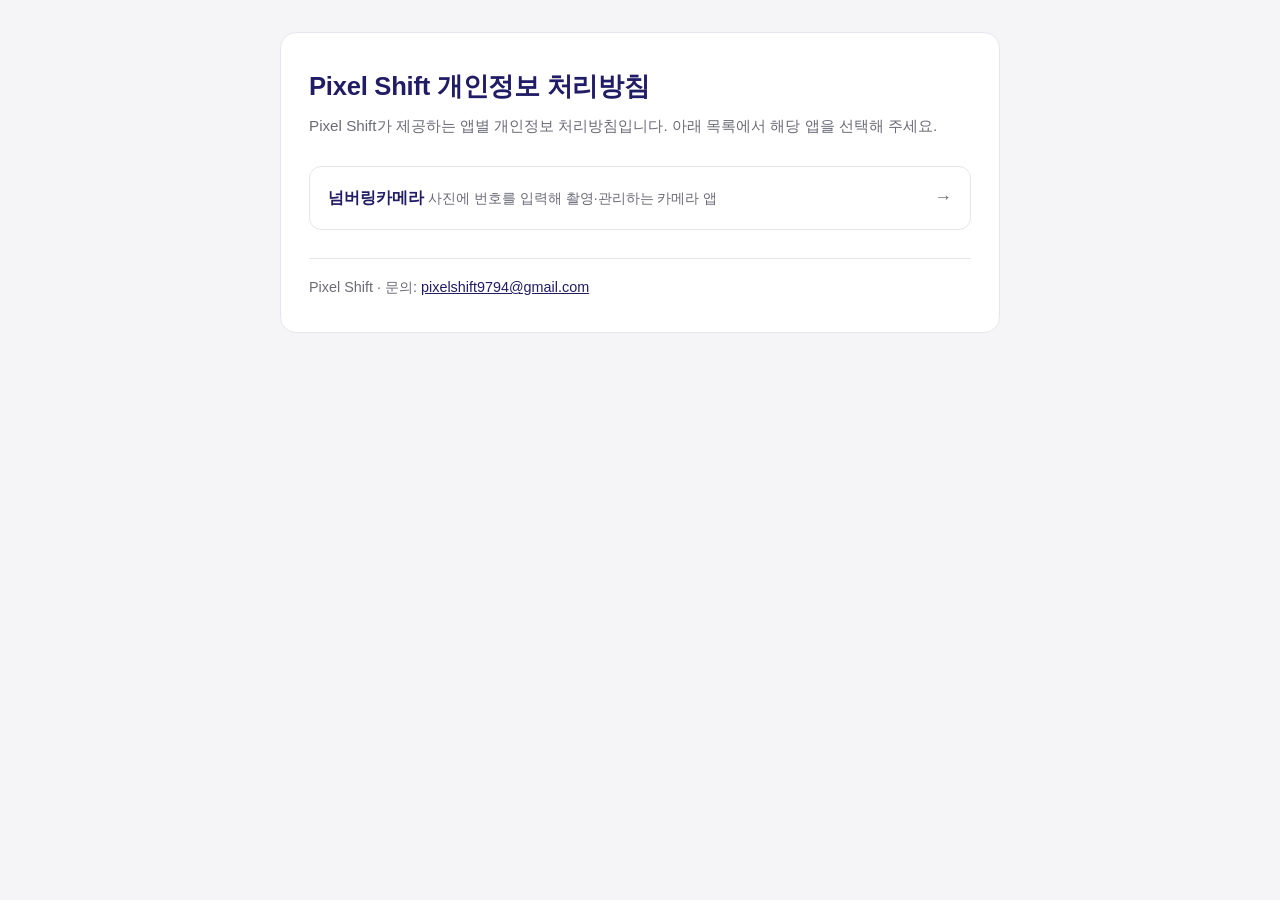
==== index.html @ 4b30b1f5 "넘버링카메라 개인정보 처리방침 사이트 초기 구성 - 앱별 정책을 한곳에서 관리하는 정적 GitHub Pages 사이트 구성 - index.html: 앱 목록(메뉴), 앱별 폴더로 " ====
<!DOCTYPE html>
<html lang="ko">
<head>
<meta charset="utf-8">
<meta name="viewport" content="width=device-width, initial-scale=1">
<title>Pixel Shift 개인정보 처리방침</title>
<meta name="robots" content="index, follow">
<link rel="stylesheet" href="assets/style.css">
</head>
<body>
<div class="wrap">
<div class="card">

<h1>Pixel Shift 개인정보 처리방침</h1>
<p class="lead">Pixel Shift가 제공하는 앱별 개인정보 처리방침입니다. 아래 목록에서 해당 앱을 선택해 주세요.</p>

<!-- 앱 추가 시 아래 목록에 <li><a class="app-item" ...> 한 줄을 추가하고, 같은 slug의 폴더(<slug>/index.html)를 만드세요. -->
<ul class="app-list">
  <li>
    <a class="app-item" href="numbering-camera/">
      <span>
        <span class="name">넘버링카메라</span>
        <span class="desc">사진에 번호를 입력해 촬영·관리하는 카메라 앱</span>
      </span>
      <span class="arrow" aria-hidden="true">→</span>
    </a>
  </li>
</ul>

<div class="meta">
  Pixel Shift · 문의: <a href="mailto:pixelshift9794@gmail.com">pixelshift9794@gmail.com</a>
</div>

</div>
</div>
</body>
</html>
---- assets/style.css ----
:root {
  --primary: #211C66;
  --ink: #1d1d22;
  --muted: #6b6b78;
  --line: #e6e6ee;
  --bg: #ffffff;
}
* { box-sizing: border-box; }
body {
  margin: 0; background: #f5f5f8; color: var(--ink);
  font-family: -apple-system, BlinkMacSystemFont, "Apple SD Gothic Neo", "Pretendard",
    "Malgun Gothic", "Segoe UI", Roboto, sans-serif;
  line-height: 1.7; -webkit-text-size-adjust: 100%;
}
.wrap { max-width: 760px; margin: 0 auto; padding: 32px 20px 80px; }
.card { background: var(--bg); border: 1px solid var(--line); border-radius: 16px; padding: 32px 28px; }
h1 { font-size: 1.6rem; color: var(--primary); margin: 0 0 4px; letter-spacing: -0.01em; }
.lead { color: var(--muted); font-size: 0.95rem; margin: 0 0 28px; }
h2 { font-size: 1.12rem; color: var(--primary); margin: 32px 0 10px; padding-top: 8px; border-top: 1px solid var(--line); letter-spacing: -0.01em; }
h2:first-of-type { border-top: 0; padding-top: 0; }
p, li { font-size: 0.96rem; }
ul { padding-left: 20px; }
li { margin: 4px 0; }
table { width: 100%; border-collapse: collapse; margin: 12px 0; font-size: 0.9rem; }
th, td { border: 1px solid var(--line); padding: 9px 11px; text-align: left; vertical-align: top; }
th { background: #f4f4fa; color: var(--primary); white-space: nowrap; }
a { color: var(--primary); word-break: break-all; }
strong { color: var(--ink); }
.meta { margin-top: 28px; padding-top: 16px; border-top: 1px solid var(--line); color: var(--muted); font-size: 0.9rem; }
code { background: #f0f0f6; padding: 1px 5px; border-radius: 5px; font-size: 0.88em; }

/* ── 목록(메뉴) 페이지 및 페이지 간 이동용 추가 스타일 ── */
.back {
  display: inline-block; margin-bottom: 20px; font-size: 0.9rem;
  color: var(--muted); text-decoration: none; word-break: keep-all;
}
.back:hover { color: var(--primary); }

.app-list { list-style: none; padding: 0; margin: 8px 0 0; }
.app-list li { margin: 10px 0; }
.app-item {
  display: flex; align-items: center; justify-content: space-between; gap: 12px;
  padding: 16px 18px; border: 1px solid var(--line); border-radius: 12px;
  text-decoration: none; color: var(--ink); transition: border-color .15s, background .15s, transform .05s;
}
.app-item:hover { border-color: var(--primary); background: #fafaff; }
.app-item:active { transform: scale(0.997); }
.app-item .name { font-weight: 600; color: var(--primary); font-size: 1.02rem; }
.app-item .desc { color: var(--muted); font-size: 0.86rem; margin-top: 2px; word-break: keep-all; }
.app-item .arrow { color: var(--muted); font-size: 1.1rem; flex: 0 0 auto; }
.app-item:hover .arrow { color: var(--primary); }
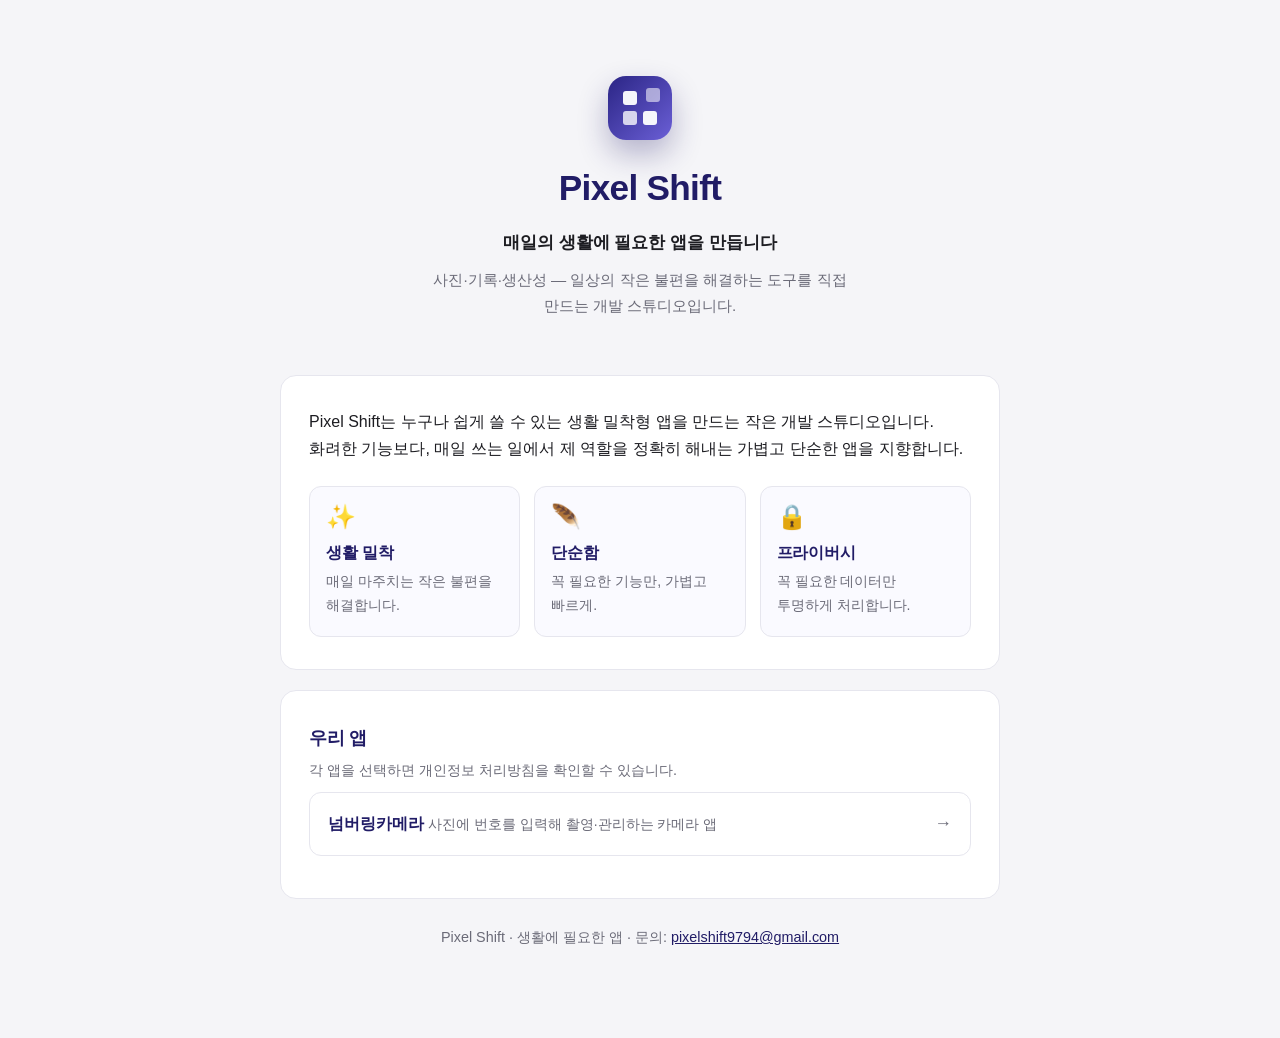
==== commit 18e5fbdb: "앱 목록 페이지를 회사 소개 홈으로 개편 - index.html: 히어로(브랜드 마크·슬로건)·회사 소개·핵심 가치 3종을 추가하고 기존 앱 목록을 '우리 앱' 섹션으로 재구성 -" ====
--- a/index.html
+++ b/index.html
@@ -3,35 +3,72 @@
 <head>
 <meta charset="utf-8">
 <meta name="viewport" content="width=device-width, initial-scale=1">
-<title>Pixel Shift 개인정보 처리방침</title>
+<title>Pixel Shift — 생활에 필요한 앱을 만드는 스튜디오</title>
+<meta name="description" content="Pixel Shift는 매일의 생활에 필요한 가볍고 단순한 앱을 직접 만드는 개발 스튜디오입니다. 앱별 개인정보 처리방침도 여기에서 확인할 수 있습니다.">
 <meta name="robots" content="index, follow">
 <link rel="stylesheet" href="assets/style.css">
 </head>
 <body>
 <div class="wrap">
-<div class="card">
 
-<h1>Pixel Shift 개인정보 처리방침</h1>
-<p class="lead">Pixel Shift가 제공하는 앱별 개인정보 처리방침입니다. 아래 목록에서 해당 앱을 선택해 주세요.</p>
+  <header class="hero">
+    <div class="brand-mark" aria-hidden="true">
+      <span></span><span></span>
+      <span></span><span></span>
+    </div>
+    <h1>Pixel Shift</h1>
+    <p class="tagline">매일의 생활에 필요한 앱을 만듭니다</p>
+    <p class="sub">사진·기록·생산성 — 일상의 작은 불편을 해결하는 도구를 직접 만드는 개발 스튜디오입니다.</p>
+  </header>
 
-<!-- 앱 추가 시 아래 목록에 <li><a class="app-item" ...> 한 줄을 추가하고, 같은 slug의 폴더(<slug>/index.html)를 만드세요. -->
-<ul class="app-list">
-  <li>
-    <a class="app-item" href="numbering-camera/">
-      <span>
-        <span class="name">넘버링카메라</span>
-        <span class="desc">사진에 번호를 입력해 촬영·관리하는 카메라 앱</span>
-      </span>
-      <span class="arrow" aria-hidden="true">→</span>
-    </a>
-  </li>
-</ul>
+  <section class="card">
+    <p class="about">
+      Pixel Shift는 누구나 쉽게 쓸 수 있는 생활 밀착형 앱을 만드는 작은 개발 스튜디오입니다.
+      화려한 기능보다, 매일 쓰는 일에서 제 역할을 정확히 해내는 가볍고 단순한 앱을 지향합니다.
+    </p>
+    <div class="features">
+      <div class="feature">
+        <div class="ico" aria-hidden="true">✨</div>
+        <h3>생활 밀착</h3>
+        <p>매일 마주치는 작은 불편을 해결합니다.</p>
+      </div>
+      <div class="feature">
+        <div class="ico" aria-hidden="true">🪶</div>
+        <h3>단순함</h3>
+        <p>꼭 필요한 기능만, 가볍고 빠르게.</p>
+      </div>
+      <div class="feature">
+        <div class="ico" aria-hidden="true">🔒</div>
+        <h3>프라이버시</h3>
+        <p>꼭 필요한 데이터만 투명하게 처리합니다.</p>
+      </div>
+    </div>
+  </section>
 
-<div class="meta">
-  Pixel Shift · 문의: <a href="mailto:pixelshift9794@gmail.com">pixelshift9794@gmail.com</a>
-</div>
+  <section class="card">
+    <div class="apps-head">
+      <h2>우리 앱</h2>
+      <p>각 앱을 선택하면 개인정보 처리방침을 확인할 수 있습니다.</p>
+    </div>
 
-</div>
+    <!-- 앱 추가 시 아래 목록에 <li><a class="app-item" ...> 한 줄을 추가하고, 같은 slug의 폴더(<slug>/index.html)를 만드세요. -->
+    <ul class="app-list">
+      <li>
+        <a class="app-item" href="numbering-camera/">
+          <span>
+            <span class="name">넘버링카메라</span>
+            <span class="desc">사진에 번호를 입력해 촬영·관리하는 카메라 앱</span>
+          </span>
+          <span class="arrow" aria-hidden="true">→</span>
+        </a>
+      </li>
+    </ul>
+  </section>
+
+  <footer class="site-foot">
+    Pixel Shift · 생활에 필요한 앱 · 문의: <a href="mailto:pixelshift9794@gmail.com">pixelshift9794@gmail.com</a>
+  </footer>
+
 </div>
 </body>
 </html>
--- a/assets/style.css
+++ b/assets/style.css
@@ -49,3 +49,41 @@
 .app-item .desc { color: var(--muted); font-size: 0.86rem; margin-top: 2px; word-break: keep-all; }
 .app-item .arrow { color: var(--muted); font-size: 1.1rem; flex: 0 0 auto; }
 .app-item:hover .arrow { color: var(--primary); }
+
+/* ── 회사 소개 홈(랜딩) 전용 스타일 ── */
+/* 아래 클래스들은 index.html(회사 소개 홈)에서만 사용하며, 정책 페이지에는 영향을 주지 않습니다. */
+.hero + .card, .card + .card { margin-top: 20px; }
+
+.hero { text-align: center; padding: 44px 24px 36px; }
+.brand-mark {
+  width: 64px; height: 64px; margin: 0 auto 18px; padding: 15px;
+  border-radius: 18px;
+  background: linear-gradient(135deg, #2b2585, #6b5fd6);
+  display: grid; grid-template-columns: repeat(2, 1fr); gap: 6px;
+  box-shadow: 0 14px 30px rgba(33, 28, 102, .30);
+}
+.brand-mark span { display: block; background: rgba(255, 255, 255, .95); border-radius: 3px; }
+.brand-mark span:nth-child(2) { transform: translate(3px, -3px); background: rgba(255, 255, 255, .55); }
+.brand-mark span:nth-child(3) { background: rgba(255, 255, 255, .78); }
+.hero h1 { font-size: 2.2rem; margin: 0 0 10px; letter-spacing: -0.02em; }
+.hero .tagline { color: var(--ink); font-size: 1.08rem; font-weight: 600; margin: 0; word-break: keep-all; }
+.hero .sub { color: var(--muted); font-size: 0.95rem; margin: 10px auto 0; max-width: 460px; word-break: keep-all; }
+
+.about { font-size: 1rem; color: var(--ink); margin: 0; word-break: keep-all; }
+.features { display: grid; grid-template-columns: repeat(3, 1fr); gap: 14px; margin-top: 24px; }
+.feature { border: 1px solid var(--line); border-radius: 12px; padding: 18px 16px; background: #fafaff; }
+.feature .ico { font-size: 1.5rem; line-height: 1; }
+.feature h3 { margin: 10px 0 4px; font-size: 1rem; color: var(--primary); letter-spacing: -0.01em; }
+.feature p { margin: 0; font-size: 0.88rem; color: var(--muted); word-break: keep-all; }
+
+.apps-head h2 { margin: 0 0 4px; border-top: 0; padding-top: 0; }
+.apps-head p { margin: 0 0 6px; color: var(--muted); font-size: 0.9rem; word-break: keep-all; }
+
+.site-foot { text-align: center; color: var(--muted); font-size: 0.9rem; padding: 26px 8px 8px; word-break: keep-all; }
+.site-foot a { color: var(--primary); }
+
+@media (max-width: 560px) {
+  .features { grid-template-columns: 1fr; }
+  .hero { padding: 36px 16px 28px; }
+  .hero h1 { font-size: 1.9rem; }
+}
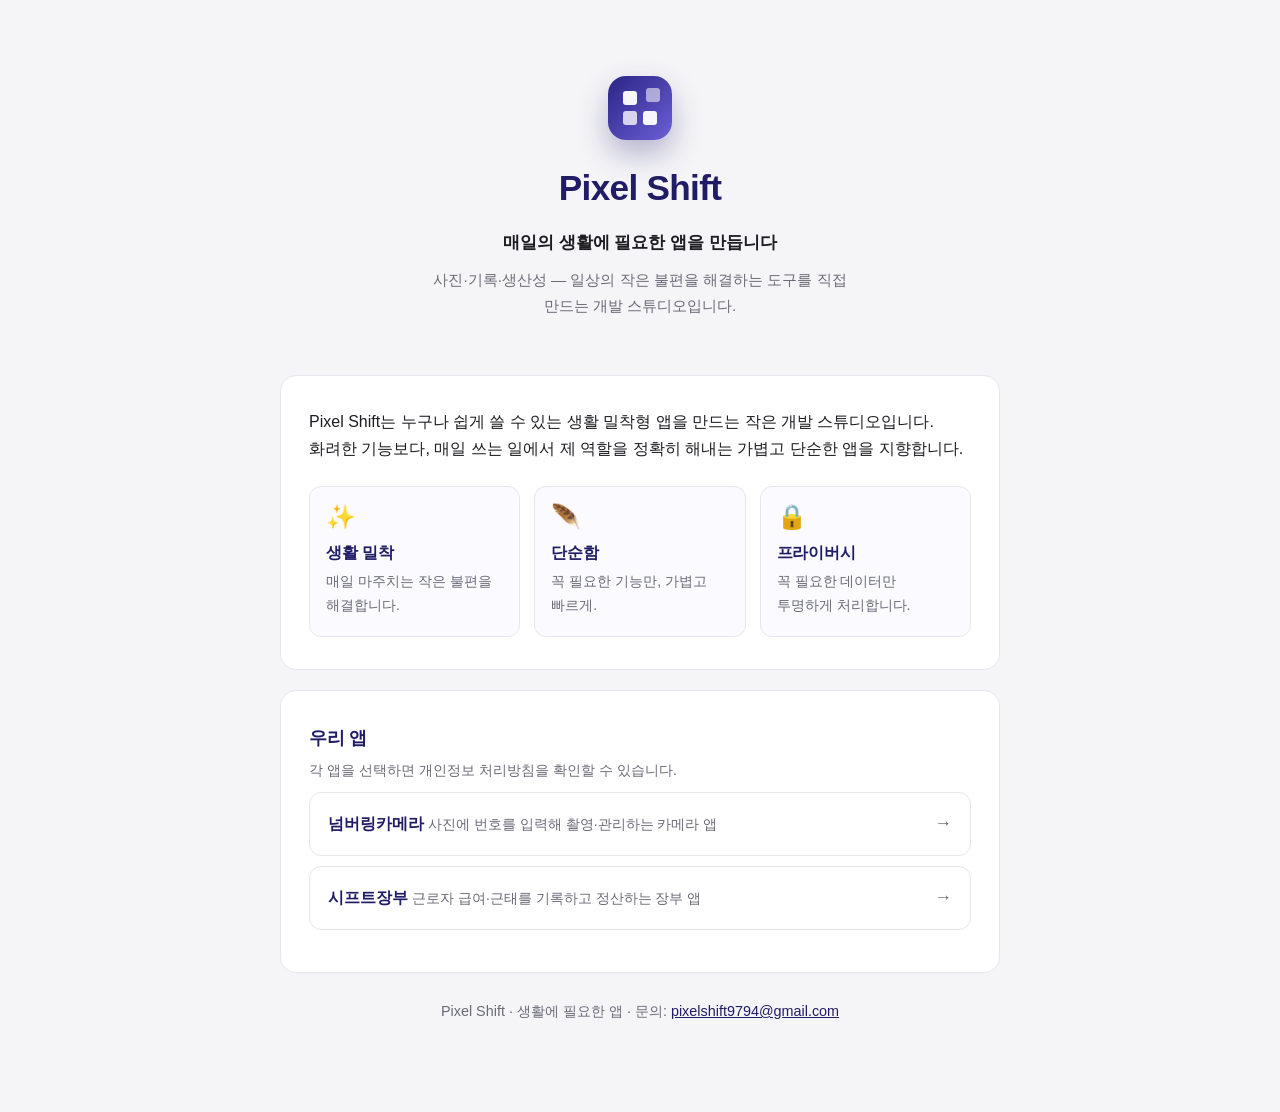
==== commit ccaf8335: "docs: add shift-ledger privacy policy and terms pages Add /shift-ledger/ (privacy policy) and /shift" ====
--- a/index.html
+++ b/index.html
@@ -62,6 +62,15 @@
           <span class="arrow" aria-hidden="true">→</span>
         </a>
       </li>
+      <li>
+        <a class="app-item" href="shift-ledger/">
+          <span>
+            <span class="name">시프트장부</span>
+            <span class="desc">근로자 급여·근태를 기록하고 정산하는 장부 앱</span>
+          </span>
+          <span class="arrow" aria-hidden="true">→</span>
+        </a>
+      </li>
     </ul>
   </section>
 
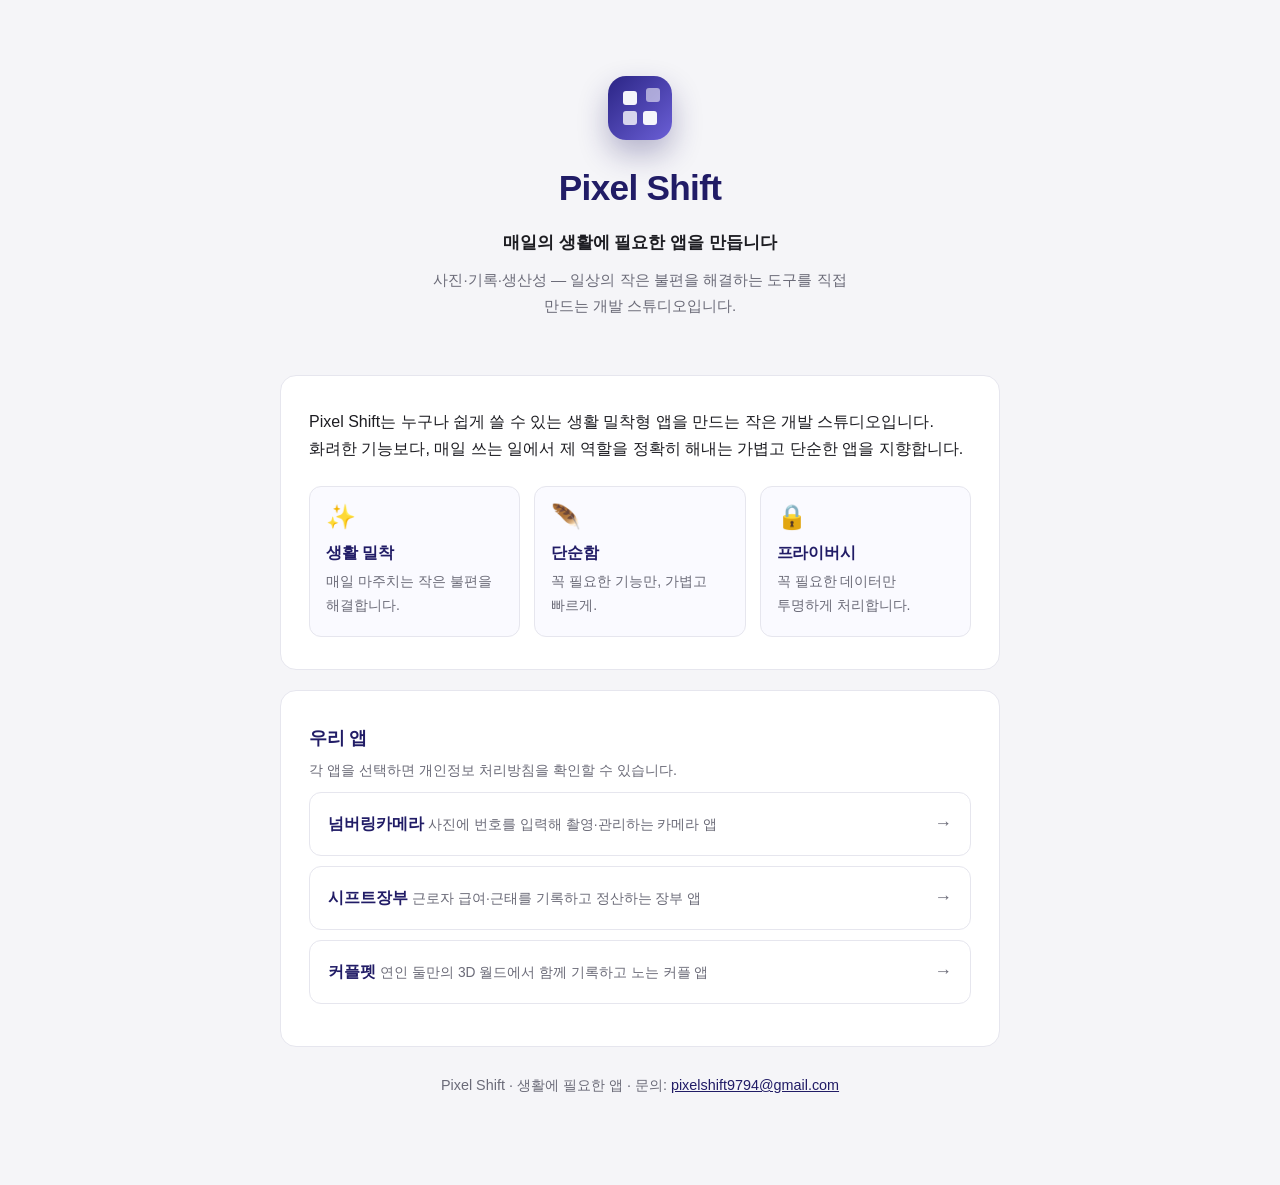
==== commit 1c7c146d: "커플펫 개인정보 처리방침 · 이용약관 · 계정 삭제 안내 추가 Co-Authored-By: Claude Opus 5.5 <noreply@anthropic.com>" ====
--- a/index.html
+++ b/index.html
@@ -71,6 +71,15 @@
           <span class="arrow" aria-hidden="true">→</span>
         </a>
       </li>
+      <li>
+        <a class="app-item" href="couplepet/">
+          <span>
+            <span class="name">커플펫</span>
+            <span class="desc">연인 둘만의 3D 월드에서 함께 기록하고 노는 커플 앱</span>
+          </span>
+          <span class="arrow" aria-hidden="true">→</span>
+        </a>
+      </li>
     </ul>
   </section>
 
